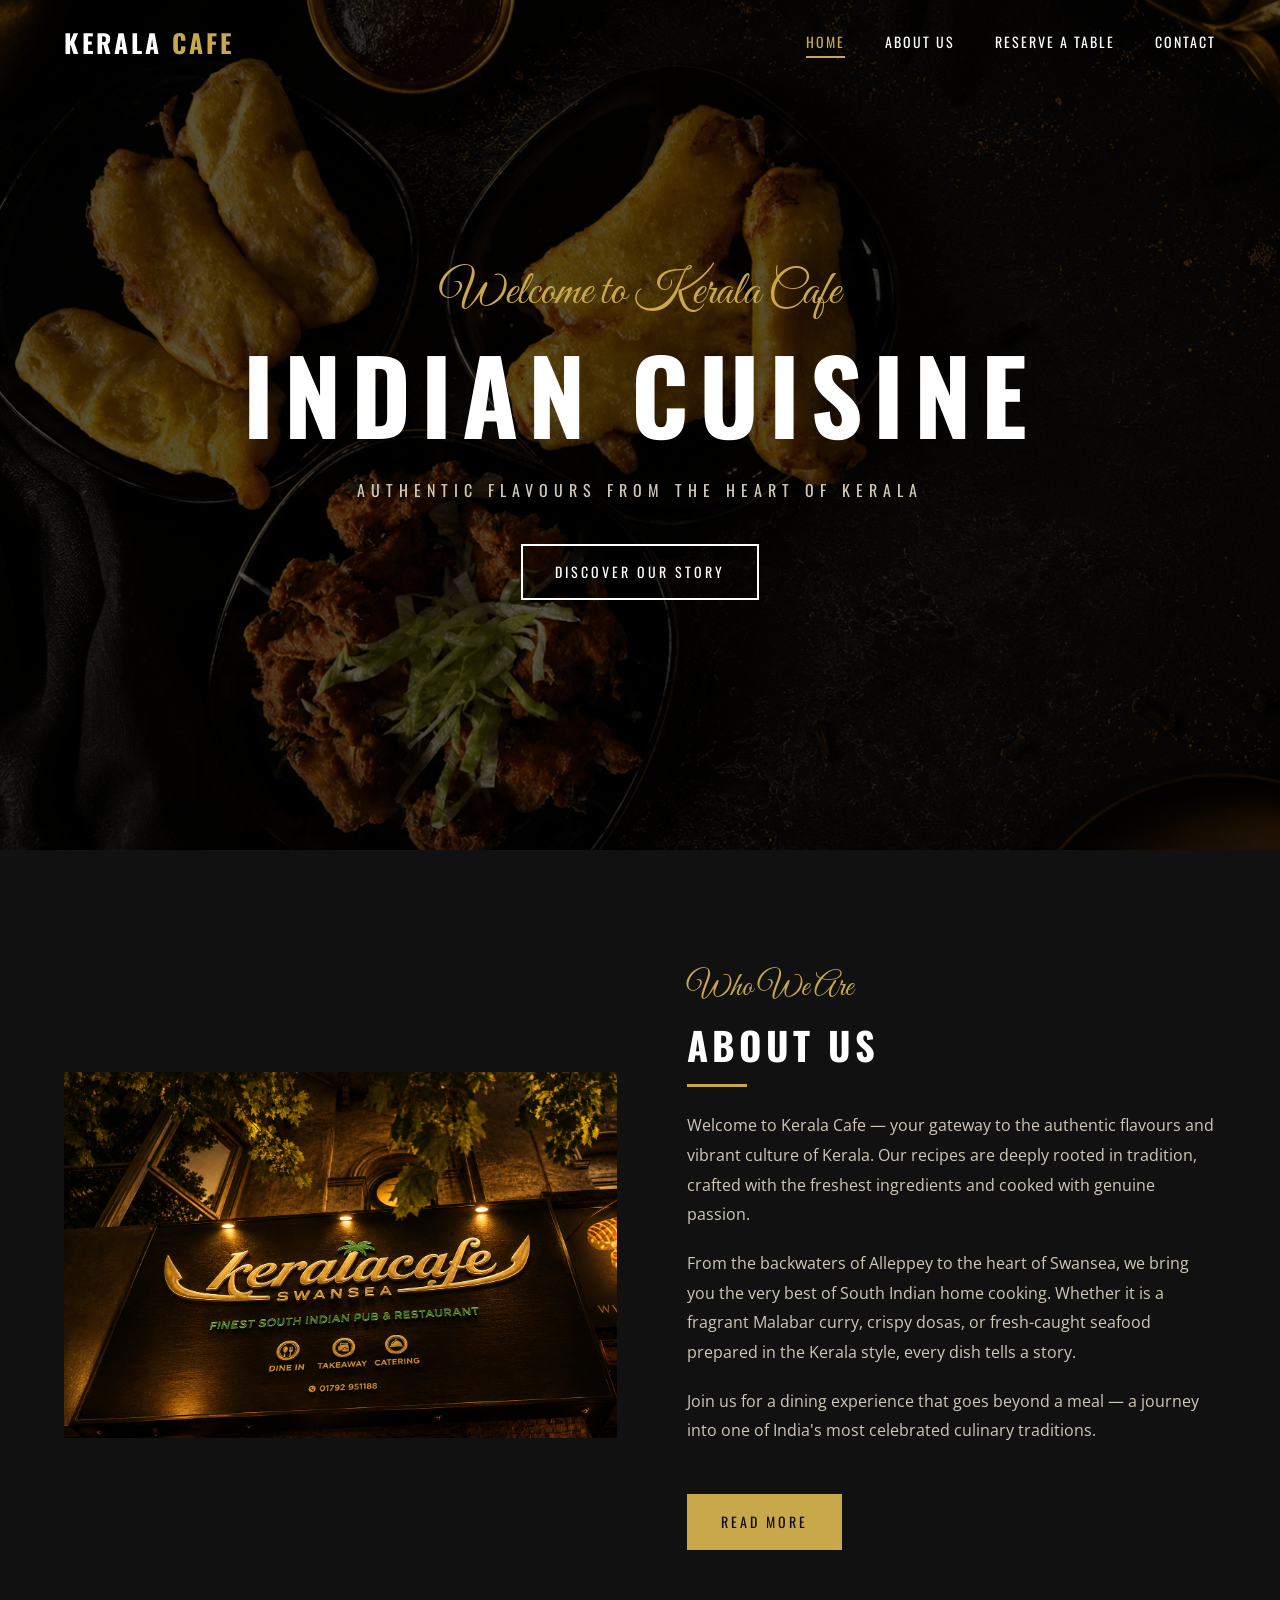
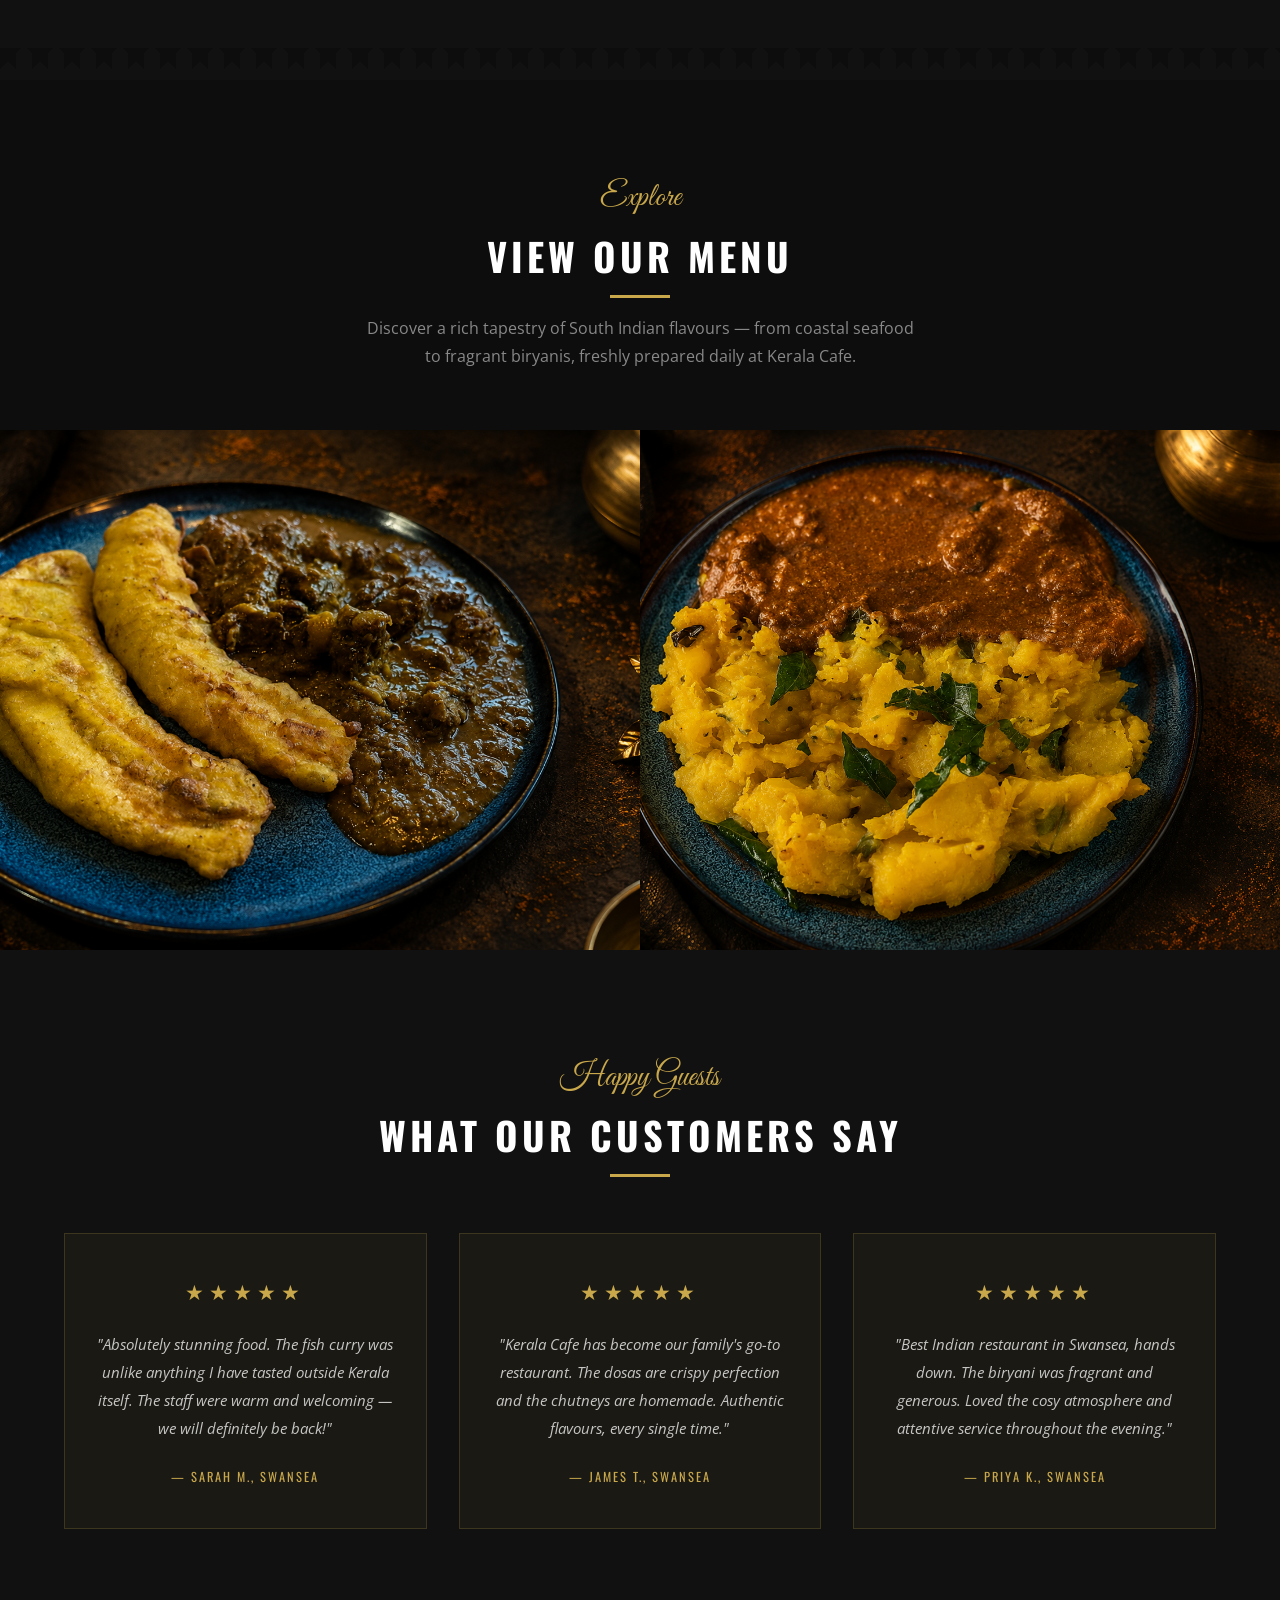
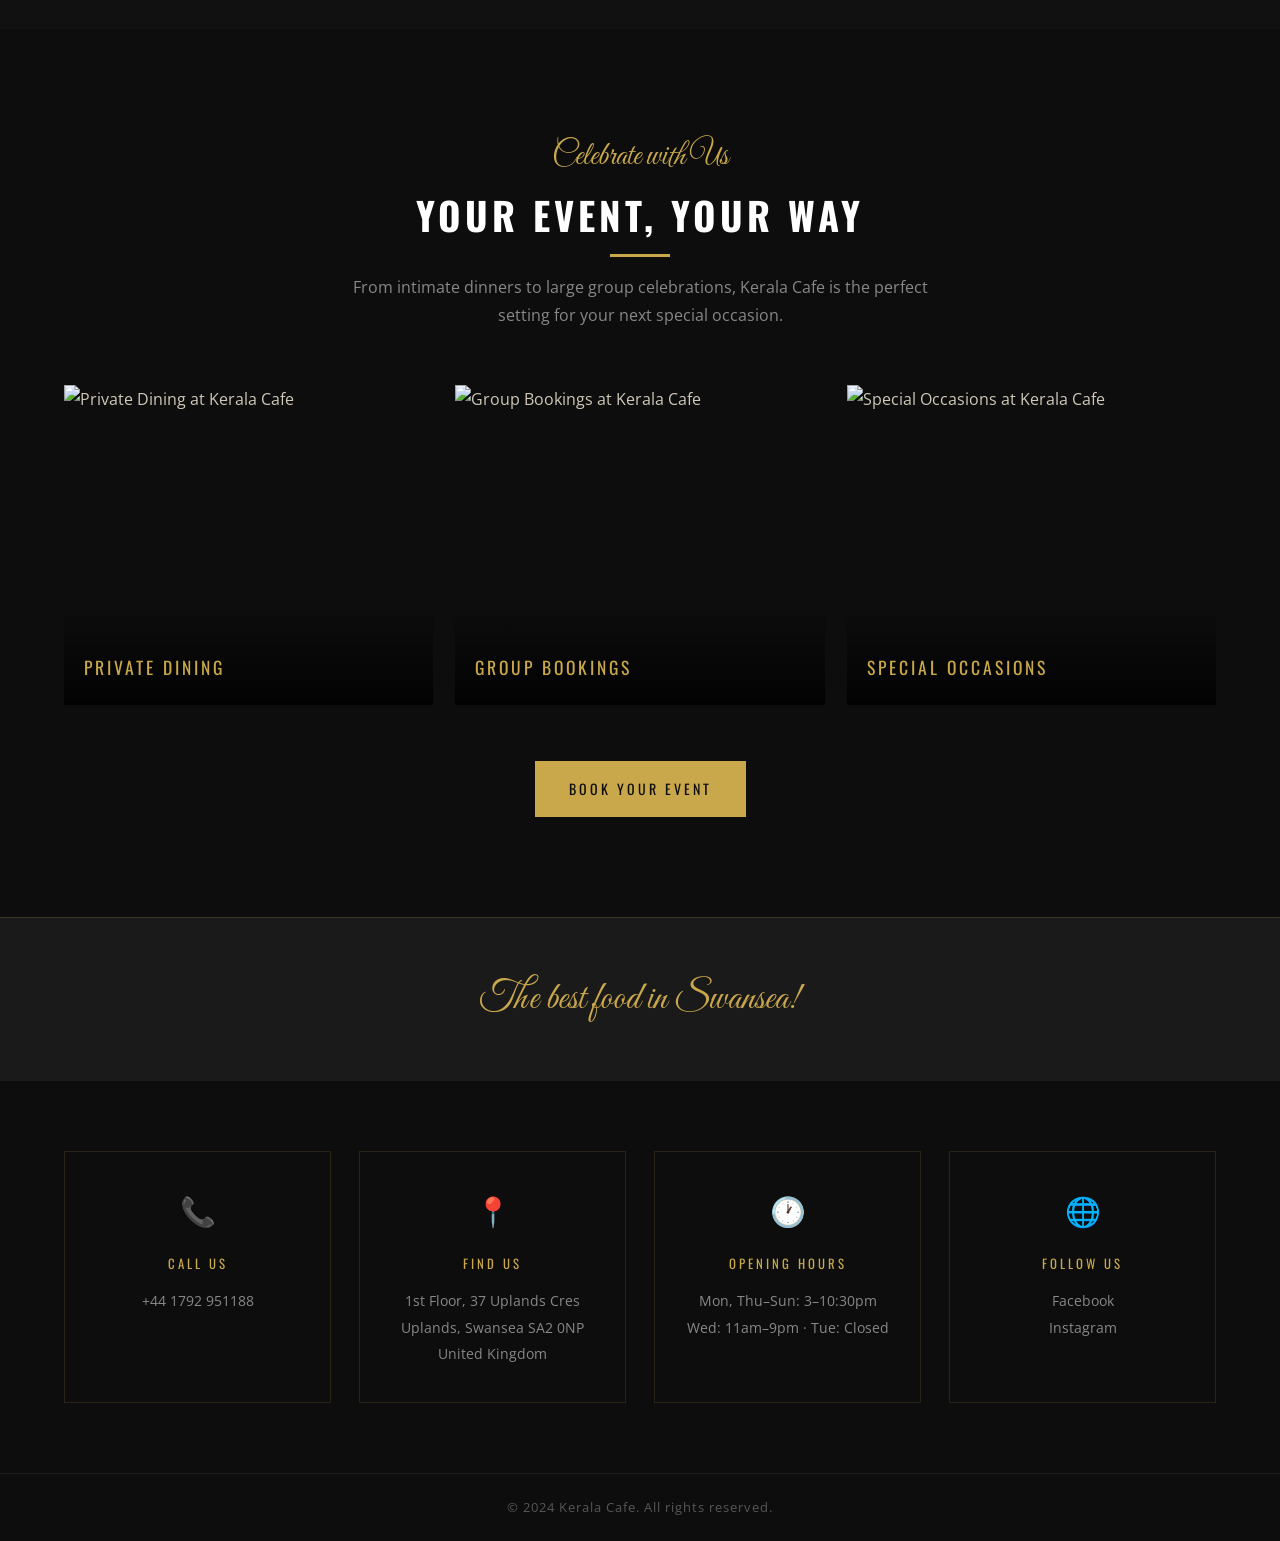
==== index.html @ 78c0882d "Initial commit — Kerala Cafe website with black/gold theme, reservation form, and Web3Forms integrat" ====
<!DOCTYPE html>
<html lang="en">
<head>
  <meta charset="UTF-8">
  <meta name="viewport" content="width=device-width, initial-scale=1.0">
  <title>Kerala Cafe — Authentic Indian Cuisine in Swansea</title>
  <meta name="description" content="Kerala Cafe serves authentic South Indian cuisine in Swansea. Rich Malabar curries, seafood, dosas, and more. 153-155 Crwys Rd, SA2 0NP.">
  <link rel="preconnect" href="https://fonts.googleapis.com">
  <link rel="preconnect" href="https://fonts.gstatic.com" crossorigin>
  <link rel="stylesheet" href="css/style.css">
</head>
<body>

  <!-- ======================================================
       HEADER / NAV
  ======================================================= -->
  <header class="site-header" id="site-header">
    <nav class="navbar">
      <div class="container navbar__inner">

        <a href="index.html" class="navbar__logo">
          <img src="images/logo.png" alt="Kerala Cafe" class="logo-img"
               onerror="this.style.display='none'; this.nextElementSibling.style.display='block';">
          <span class="logo-text" style="display:none;">Kerala<span> Cafe</span></span>
        </a>

        <button class="navbar__toggle" aria-label="Toggle navigation" aria-expanded="false" id="nav-toggle">
          <span></span>
          <span></span>
          <span></span>
        </button>

        <ul class="navbar__links" id="nav-links">
          <li><a href="index.html" class="nav-link nav-link--active">Home</a></li>
          <li><a href="about.html" class="nav-link">About Us</a></li>
          <li><a href="reservations.html" class="nav-link">Reserve a Table</a></li>
          <li><a href="contact.html" class="nav-link">Contact</a></li>
        </ul>

      </div>
    </nav>
  </header>

  <!-- ======================================================
       HERO
  ======================================================= -->
  <section class="hero parallax" id="hero"
           style="background-image: url('images/header_image.png');">
    <div class="hero__overlay"></div>
    <div class="hero__content">
      <span class="hero__greeting">Welcome to Kerala Cafe</span>
      <h1 class="hero__title">Indian Cuisine</h1>
      <p class="hero__subtitle">Authentic Flavours from the Heart of Kerala</p>
      <a href="about.html" class="btn btn--outline-white">Discover Our Story</a>
    </div>
  </section>

  <!-- ======================================================
       ABOUT US
  ======================================================= -->
  <section class="about-section section--zigzag-bottom" id="about">
    <div class="container">
      <div class="about-section__inner">

        <div class="about-section__image">
          <img src="images/about.png"
               alt="Kerala Cafe restaurant kitchen" loading="lazy">
        </div>

        <div class="about-section__text">
          <span class="section-label">Who We Are</span>
          <h2 class="section-title">About Us</h2>
          <div class="section-divider"></div>
          <p>Welcome to Kerala Cafe — your gateway to the authentic flavours and vibrant culture of Kerala. Our recipes are deeply rooted in tradition, crafted with the freshest ingredients and cooked with genuine passion.</p>
          <p>From the backwaters of Alleppey to the heart of Swansea, we bring you the very best of South Indian home cooking. Whether it is a fragrant Malabar curry, crispy dosas, or fresh-caught seafood prepared in the Kerala style, every dish tells a story.</p>
          <p>Join us for a dining experience that goes beyond a meal — a journey into one of India's most celebrated culinary traditions.</p>
          <a href="about.html" class="btn btn--primary" style="margin-top: 1.8rem;">Read More</a>
        </div>

      </div>
    </div>
  </section>

  <!-- ======================================================
       MENU SHOWCASE
  ======================================================= -->
  <section class="menu-section" id="menu">
    <div class="menu-section__heading">
      <span class="section-label">Explore</span>
      <h2 class="section-title">View Our Menu</h2>
      <div class="section-divider" style="margin: 1rem auto;"></div>
      <p>Discover a rich tapestry of South Indian flavours — from coastal seafood to fragrant biryanis, freshly prepared daily at Kerala Cafe.</p>
    </div>
    <div class="menu-section__gallery">
      <div class="gallery-item">
        <img src="images/menu_01.png"
             alt="Kerala Cafe starters and mains" loading="lazy">
        <div class="gallery-item__overlay">
          <p>Starters &amp; Mains</p>
        </div>
      </div>
      <div class="gallery-item">
        <img src="images/menu_02.png"
             alt="Kerala Cafe drinks and desserts" loading="lazy">
        <div class="gallery-item__overlay">
          <p>Drinks &amp; Desserts</p>
        </div>
      </div>
    </div>
  </section>

  <!-- ======================================================
       TESTIMONIALS
  ======================================================= -->
  <section class="testimonials-section section--zigzag-top" id="testimonials">
    <div class="container">

      <div class="section-header">
        <span class="section-label">Happy Guests</span>
        <h2 class="section-title" style="color: var(--color-white);">What Our Customers Say</h2>
        <div class="section-divider" style="margin: 1rem auto;"></div>
      </div>

      <div class="testimonials-grid">

        <article class="testimonial-card">
          <div class="testimonial-card__stars">★★★★★</div>
          <blockquote>"Absolutely stunning food. The fish curry was unlike anything I have tasted outside Kerala itself. The staff were warm and welcoming — we will definitely be back!"</blockquote>
          <footer>— Sarah M., Swansea</footer>
        </article>

        <article class="testimonial-card">
          <div class="testimonial-card__stars">★★★★★</div>
          <blockquote>"Kerala Cafe has become our family's go-to restaurant. The dosas are crispy perfection and the chutneys are homemade. Authentic flavours, every single time."</blockquote>
          <footer>— James T., Swansea</footer>
        </article>

        <article class="testimonial-card">
          <div class="testimonial-card__stars">★★★★★</div>
          <blockquote>"Best Indian restaurant in Swansea, hands down. The biryani was fragrant and generous. Loved the cosy atmosphere and attentive service throughout the evening."</blockquote>
          <footer>— Priya K., Swansea</footer>
        </article>

      </div>
    </div>
  </section>

  <!-- ======================================================
       EVENTS / PROMOTIONS
  ======================================================= -->
  <section class="events-section section--zigzag-top-white section--zigzag-top" id="events">
    <div class="container">

      <div class="section-header">
        <span class="section-label">Celebrate with Us</span>
        <h2 class="section-title">Your Event, Your Way</h2>
        <div class="section-divider" style="margin: 1rem auto;"></div>
        <p>From intimate dinners to large group celebrations, Kerala Cafe is the perfect setting for your next special occasion.</p>
      </div>

      <div class="events-grid">
        <a href="contact.html" class="event-card">
          <img src="https://kerala-cafe.com/images/offer-1.jpg"
               alt="Private Dining at Kerala Cafe" loading="lazy">
          <div class="event-card__caption">
            <h3>Private Dining</h3>
          </div>
        </a>
        <a href="contact.html" class="event-card">
          <img src="https://kerala-cafe.com/images/offer-2.jpg"
               alt="Group Bookings at Kerala Cafe" loading="lazy">
          <div class="event-card__caption">
            <h3>Group Bookings</h3>
          </div>
        </a>
        <a href="contact.html" class="event-card">
          <img src="https://kerala-cafe.com/images/offer-3.jpg"
               alt="Special Occasions at Kerala Cafe" loading="lazy">
          <div class="event-card__caption">
            <h3>Special Occasions</h3>
          </div>
        </a>
      </div>

      <div class="events-cta">
        <a href="contact.html" class="btn btn--primary">Book Your Event</a>
      </div>

    </div>
  </section>

  <!-- ======================================================
       FOOTER
  ======================================================= -->
  <footer class="site-footer">

    <div class="footer-top">
      <div class="container">
        <p class="footer-top__tagline">The best food in Swansea!</p>
      </div>
    </div>

    <div class="footer-cards">
      <div class="container footer-cards__inner">

        <div class="footer-card">
          <div class="footer-card__icon">📞</div>
          <h4>Call Us</h4>
          <a href="tel:+441792951188">+44 1792 951188</a>
        </div>

        <div class="footer-card">
          <div class="footer-card__icon">📍</div>
          <h4>Find Us</h4>
          <p>1st Floor, 37 Uplands Cres<br>Uplands, Swansea SA2 0NP<br>United Kingdom</p>
        </div>

        <div class="footer-card">
          <div class="footer-card__icon">🕐</div>
          <h4>Opening Hours</h4>
          <p>Mon, Thu–Sun: 3–10:30pm<br>Wed: 11am–9pm · Tue: Closed</p>
        </div>

        <div class="footer-card">
          <div class="footer-card__icon">🌐</div>
          <h4>Follow Us</h4>
          <a href="#" aria-label="Kerala Cafe on Facebook">Facebook</a>
          <a href="#" aria-label="Kerala Cafe on Instagram">Instagram</a>
        </div>

      </div>
    </div>

    <div class="footer-bottom">
      <div class="container">
        <p>&copy; 2024 Kerala Cafe. All rights reserved.</p>
      </div>
    </div>

  </footer>

  <!-- JS -->
  <script>
    // Sticky nav
    const header = document.getElementById('site-header');
    window.addEventListener('scroll', () => {
      header.classList.toggle('is-stuck', window.scrollY > 80);
    });

    // Mobile hamburger
    const toggle = document.getElementById('nav-toggle');
    const links  = document.getElementById('nav-links');
    toggle.addEventListener('click', () => {
      const expanded = toggle.getAttribute('aria-expanded') === 'true';
      toggle.setAttribute('aria-expanded', String(!expanded));
      links.classList.toggle('is-open');
    });
  </script>

</body>
</html>
---- css/style.css ----
/* ============================================================
   Kerala Cafe — style.css
   ============================================================ */

/* 1. Google Fonts
   ============================================================ */
@import url('https://fonts.googleapis.com/css2?family=Oswald:wght@300;400;500;700&family=Open+Sans:ital,wght@0,300;0,400;0,600;1,300;1,400&family=Great+Vibes&display=swap');

/* 2. CSS Custom Properties
   ============================================================ */
:root {
  --color-black:      #0d0d0d;
  --color-white:      #ffffff;
  --color-gold:       #c9a84c;
  --color-gold-light: #e8d08a;
  --color-dark:       #111111;
  --color-surface:    #1a1a1a;
  --color-gray:       #d0c8b8;
  --color-gray-mid:   #2a2a2a;
  --color-gray-light: #888888;
  --color-overlay:    rgba(0, 0, 0, 0.65);

  /* Aliases kept for compatibility */
  --color-orange:     #c9a84c;
  --color-teal:       #111111;
  --color-sky:        #1a1a1a;

  --font-headline:    'Oswald', sans-serif;
  --font-body:        'Open Sans', sans-serif;
  --font-decorative:  'Great Vibes', cursive;

  --transition:       0.5s ease-in-out;
  --letter-btn:       3px;

  --container-max:    1200px;
}

/* 3. Reset / Base
   ============================================================ */
*, *::before, *::after {
  box-sizing: border-box;
  margin: 0;
  padding: 0;
}

html {
  font-size: 16px;
  scroll-behavior: smooth;
  -webkit-text-size-adjust: 100%;
}

body {
  font-family: var(--font-body);
  color: var(--color-gray);
  line-height: 1.75;
  background: var(--color-black);
}

img {
  max-width: 100%;
  display: block;
}

a {
  text-decoration: none;
  color: inherit;
}

ul, ol {
  list-style: none;
}

address {
  font-style: normal;
}

::selection {
  background: var(--color-gold);
  color: var(--color-black);
}

/* 4. Layout Helper
   ============================================================ */
.container {
  width: 90%;
  max-width: var(--container-max);
  margin-left: auto;
  margin-right: auto;
}

/* 5. Typography Utilities
   ============================================================ */
.section-label {
  font-family: var(--font-decorative);
  font-size: 2rem;
  color: var(--color-gold);
  display: block;
  margin-bottom: 0.4rem;
}

.section-title {
  font-family: var(--font-headline);
  font-size: clamp(1.8rem, 3vw, 2.5rem);
  font-weight: 700;
  letter-spacing: 4px;
  color: var(--color-white);
  text-transform: uppercase;
  line-height: 1.2;
}

.section-divider {
  width: 60px;
  height: 3px;
  background: var(--color-gold);
  margin: 1rem 0 1.5rem;
}

.section-header {
  text-align: center;
  margin-bottom: 3.5rem;
}

.section-header .section-divider {
  margin: 1rem auto 1.5rem;
}

.section-header p {
  max-width: 600px;
  margin: 0 auto;
  color: var(--color-gray-light);
  font-size: 1rem;
}

/* 6. Buttons
   ============================================================ */
.btn {
  display: inline-block;
  padding: 14px 32px;
  font-family: var(--font-headline);
  font-size: 0.875rem;
  font-weight: 400;
  letter-spacing: var(--letter-btn);
  text-transform: uppercase;
  border-radius: 0;
  border: 2px solid transparent;
  cursor: pointer;
  transition:
    background var(--transition),
    color var(--transition),
    border-color var(--transition);
}

.btn--primary {
  background: var(--color-gold);
  color: var(--color-black);
  border-color: var(--color-gold);
}

.btn--primary:hover {
  background: transparent;
  color: var(--color-gold);
}

.btn--outline-white {
  background: transparent;
  color: var(--color-white);
  border-color: var(--color-white);
}

.btn--outline-white:hover {
  background: var(--color-white);
  color: var(--color-black);
}

.btn--outline-dark {
  background: transparent;
  color: var(--color-gold);
  border-color: var(--color-gold);
}

.btn--outline-dark:hover {
  background: var(--color-gold);
  color: var(--color-black);
}

/* 7. Sticky Navbar
   ============================================================ */
@keyframes stuckMoveDown {
  from { transform: translateY(-100%); }
  to   { transform: translateY(0); }
}

.site-header {
  position: fixed;
  top: 0;
  left: 0;
  width: 100%;
  z-index: 100;
  transition: background var(--transition);
}

.site-header.is-stuck {
  background: var(--color-black);
  box-shadow: 0 2px 20px rgba(0, 0, 0, 0.6);
  animation: stuckMoveDown 0.3s ease forwards;
}

.navbar {
  padding: 20px 0;
}

.site-header.is-stuck .navbar {
  padding: 14px 0;
}

.navbar__inner {
  display: flex;
  align-items: center;
  justify-content: space-between;
}

.navbar__logo {
  display: flex;
  align-items: center;
}

.logo-img {
  max-height: 65px;
  width: auto;
  transition: transform var(--transition), max-height var(--transition);
}

.site-header.is-stuck .logo-img {
  max-height: 50px;
}

.logo-text {
  font-family: var(--font-headline);
  font-size: 1.6rem;
  font-weight: 700;
  color: var(--color-white);
  letter-spacing: 3px;
  text-transform: uppercase;
}

.logo-text span {
  color: var(--color-gold);
}

.navbar__links {
  display: flex;
  align-items: center;
  gap: 40px;
}

.nav-link {
  font-family: var(--font-headline);
  font-size: 0.875rem;
  font-weight: 400;
  letter-spacing: 2px;
  text-transform: uppercase;
  color: var(--color-white);
  padding: 4px 0;
  border-bottom: 2px solid transparent;
  transition: color var(--transition), border-color var(--transition);
}

.nav-link:hover,
.nav-link--active {
  color: var(--color-gold);
  border-bottom-color: var(--color-gold);
}

.navbar__toggle {
  display: none;
  flex-direction: column;
  gap: 5px;
  background: transparent;
  border: none;
  cursor: pointer;
  padding: 8px;
}

.navbar__toggle span {
  display: block;
  width: 26px;
  height: 2px;
  background: var(--color-white);
  transition: all 0.3s ease;
}

/* 8. Hero / Parallax
   ============================================================ */
.parallax {
  background-attachment: fixed;
  background-size: cover;
  background-position: center center;
  background-repeat: no-repeat;
}

.hero {
  min-height: 850px;
  display: flex;
  align-items: center;
  justify-content: center;
  position: relative;
  text-align: center;
}

.hero__overlay {
  position: absolute;
  inset: 0;
  background: var(--color-overlay);
}

.hero__content {
  position: relative;
  z-index: 1;
  color: var(--color-white);
  padding: 0 20px;
}

.hero__greeting {
  font-family: var(--font-decorative);
  font-size: 3rem;
  color: var(--color-gold);
  margin-bottom: 0.5rem;
  display: block;
}

.hero__title {
  font-family: var(--font-headline);
  font-size: clamp(3rem, 8vw, 6.5rem);
  font-weight: 700;
  letter-spacing: 10px;
  text-transform: uppercase;
  line-height: 1.0;
  margin-bottom: 2rem;
}

.hero__subtitle {
  font-family: var(--font-headline);
  font-size: 1rem;
  letter-spacing: 6px;
  text-transform: uppercase;
  color: var(--color-gray);
  margin-bottom: 2.5rem;
}

/* 9. About Section
   ============================================================ */
.about-section {
  padding: 110px 0;
  background: var(--color-dark);
  position: relative;
}

.about-section__inner {
  display: flex;
  align-items: center;
  gap: 70px;
}

.about-section__image {
  flex: 0 0 48%;
  position: relative;
}

.about-section__image img {
  width: 100%;
  height: auto;
  display: block;
}

.about-section__image::before {
  content: '';
  position: absolute;
  top: -12px;
  left: -12px;
  width: 100%;
  height: 100%;
  border: 3px solid var(--color-gold);
  z-index: -1;
}

.about-section__text {
  flex: 1;
}

.about-section__text p {
  font-size: 1rem;
  line-height: 1.85;
  color: var(--color-gray);
  margin-bottom: 1.2rem;
}

/* 10. Menu / Gallery Section
   ============================================================ */
.menu-section {
  background: var(--color-black);
  color: var(--color-white);
}

.menu-section__heading {
  text-align: center;
  padding: 90px 20px 60px;
}

.menu-section__heading .section-title {
  color: var(--color-white);
}

.menu-section__heading .section-label {
  color: var(--color-gold);
}

.menu-section__heading p {
  color: var(--color-gray-light);
  max-width: 560px;
  margin: 0 auto;
}

.menu-section__gallery {
  display: flex;
}

.gallery-item {
  flex: 1;
  position: relative;
  overflow: hidden;
}

.gallery-item img {
  width: 100%;
  height: 520px;
  object-fit: cover;
  display: block;
  transition: transform 0.6s ease;
}

.gallery-item:hover img {
  transform: scale(1.06);
}

.gallery-item__overlay {
  position: absolute;
  inset: 0;
  background: rgba(0, 0, 0, 0);
  display: flex;
  align-items: center;
  justify-content: center;
  transition: background var(--transition);
}

.gallery-item__overlay p {
  font-family: var(--font-headline);
  font-size: 1.4rem;
  letter-spacing: 4px;
  text-transform: uppercase;
  color: var(--color-white);
  transform: translateY(16px);
  opacity: 0;
  transition: transform var(--transition), opacity var(--transition);
}

.gallery-item:hover .gallery-item__overlay {
  background: rgba(0, 0, 0, 0.52);
}

.gallery-item:hover .gallery-item__overlay p {
  transform: translateY(0);
  opacity: 1;
}

/* 11. Zigzag Dividers
   ============================================================ */
.section--zigzag-bottom {
  padding-bottom: 130px;
  position: relative;
}

.section--zigzag-bottom::after {
  content: '';
  position: absolute;
  bottom: 0;
  left: 0;
  width: 100%;
  height: 32px;
  background-image:
    linear-gradient(135deg, var(--color-black) 33.33%, transparent 33.33%),
    linear-gradient(225deg, var(--color-black) 33.33%, transparent 33.33%);
  background-size: 32px 32px;
  background-position: 0 0, 16px 0;
}

.section--zigzag-top {
  position: relative;
  padding-top: 130px;
}

.section--zigzag-top::before {
  content: '';
  position: absolute;
  top: 0;
  left: 0;
  width: 100%;
  height: 32px;
  background-image:
    linear-gradient(315deg, #111111 33.33%, transparent 33.33%),
    linear-gradient(45deg,  #111111 33.33%, transparent 33.33%);
  background-size: 32px 32px;
  background-position: 0 0, 16px 0;
}

.section--zigzag-top-white::before {
  background-image:
    linear-gradient(315deg, var(--color-black) 33.33%, transparent 33.33%),
    linear-gradient(45deg,  var(--color-black) 33.33%, transparent 33.33%);
  background-size: 32px 32px;
  background-position: 0 0, 16px 0;
}

/* 12. Testimonials
   ============================================================ */
.testimonials-section {
  background: var(--color-dark);
  padding: 100px 0;
  position: relative;
}

.testimonials-section .section-title {
  color: var(--color-white);
}

.testimonials-grid {
  display: grid;
  grid-template-columns: repeat(3, 1fr);
  gap: 32px;
}

.testimonial-card {
  background: rgba(201, 168, 76, 0.05);
  border: 1px solid rgba(201, 168, 76, 0.2);
  padding: 40px 28px;
  text-align: center;
  color: var(--color-white);
  transition: background var(--transition), transform var(--transition), border-color var(--transition);
}

.testimonial-card:hover {
  background: rgba(201, 168, 76, 0.1);
  border-color: rgba(201, 168, 76, 0.5);
  transform: translateY(-4px);
}

.testimonial-card__stars {
  color: var(--color-gold);
  font-size: 1.3rem;
  letter-spacing: 5px;
  margin-bottom: 1.2rem;
}

.testimonial-card blockquote {
  font-size: 0.95rem;
  line-height: 1.85;
  font-style: italic;
  margin-bottom: 1.5rem;
  color: rgba(255, 255, 255, 0.75);
}

.testimonial-card footer {
  font-family: var(--font-headline);
  letter-spacing: 2px;
  text-transform: uppercase;
  font-size: 0.78rem;
  color: var(--color-gold);
}

/* 13. Events / Promotions
   ============================================================ */
.events-section {
  padding: 100px 0;
  background: var(--color-black);
  position: relative;
}

.events-grid {
  display: grid;
  grid-template-columns: repeat(3, 1fr);
  gap: 22px;
}

.event-card {
  display: block;
  position: relative;
  overflow: hidden;
}

.event-card img {
  width: 100%;
  height: 320px;
  object-fit: cover;
  display: block;
  transition: transform 0.6s ease;
}

.event-card:hover img {
  transform: scale(1.07);
}

.event-card__caption {
  position: absolute;
  bottom: 0;
  left: 0;
  right: 0;
  background: linear-gradient(transparent, rgba(0, 0, 0, 0.85));
  padding: 50px 20px 22px;
  color: var(--color-white);
}

.event-card__caption h3 {
  font-family: var(--font-headline);
  font-size: 1.1rem;
  letter-spacing: 3px;
  text-transform: uppercase;
  font-weight: 400;
  color: var(--color-gold);
}

.events-cta {
  text-align: center;
  margin-top: 3.5rem;
}

/* 14. Footer
   ============================================================ */
.site-footer {
  background: var(--color-black);
  color: var(--color-white);
}

.footer-top {
  background: var(--color-surface);
  border-top: 1px solid rgba(201, 168, 76, 0.2);
  padding: 48px 0;
  text-align: center;
}

.footer-top__tagline {
  font-family: var(--font-decorative);
  font-size: 2.4rem;
  color: var(--color-gold);
}

.footer-cards {
  padding: 70px 0;
}

.footer-cards__inner {
  display: grid;
  grid-template-columns: repeat(4, 1fr);
  gap: 28px;
}

.footer-card {
  text-align: center;
  padding: 34px 20px;
  border: 1px solid rgba(201, 168, 76, 0.15);
  transition: border-color var(--transition), background var(--transition);
}

.footer-card:hover {
  border-color: var(--color-gold);
  background: rgba(201, 168, 76, 0.05);
}

.footer-card__icon {
  font-size: 1.8rem;
  margin-bottom: 1rem;
}

.footer-card h4 {
  font-family: var(--font-headline);
  letter-spacing: 3px;
  text-transform: uppercase;
  font-size: 0.8rem;
  font-weight: 400;
  color: var(--color-gold);
  margin-bottom: 0.8rem;
}

.footer-card p,
.footer-card a {
  font-size: 0.9rem;
  color: var(--color-gray-light);
  line-height: 1.85;
  display: block;
}

.footer-card a:hover {
  color: var(--color-gold);
  transition: color var(--transition);
}

.footer-bottom {
  border-top: 1px solid rgba(255, 255, 255, 0.06);
  padding: 22px 0;
  text-align: center;
  font-size: 0.82rem;
  color: rgba(255, 255, 255, 0.3);
  letter-spacing: 1px;
}

/* 15. Inner Page Banner
   ============================================================ */
.inner-banner {
  padding: 200px 0 120px;
  position: relative;
  text-align: center;
  color: var(--color-white);
  background-size: cover;
  background-position: center center;
  background-attachment: fixed;
}

.inner-banner::before {
  content: '';
  position: absolute;
  inset: 0;
  background: rgba(0, 0, 0, 0.65);
}

.inner-banner__content {
  position: relative;
  z-index: 1;
}

.inner-banner__title {
  font-family: var(--font-headline);
  font-size: clamp(2.2rem, 5vw, 3.8rem);
  font-weight: 700;
  letter-spacing: 8px;
  text-transform: uppercase;
  margin-bottom: 0.75rem;
}

.inner-banner__breadcrumb {
  font-size: 0.85rem;
  color: var(--color-gray-light);
  letter-spacing: 2px;
}

.inner-banner__breadcrumb a {
  color: var(--color-gold);
}

.inner-banner__breadcrumb a:hover {
  text-decoration: underline;
}

/* 16. About Page Body
   ============================================================ */
.about-intro {
  padding: 110px 0;
  background: var(--color-dark);
}

.about-intro__columns {
  display: flex;
  gap: 70px;
  align-items: flex-start;
}

.about-intro__col {
  flex: 1;
}

.about-intro__col img {
  width: 100%;
  height: 480px;
  object-fit: cover;
}

.about-intro__col p {
  margin-bottom: 1.2rem;
  line-height: 1.85;
  color: var(--color-gray);
}

.about-intro__col h4 {
  font-family: var(--font-headline);
  letter-spacing: 3px;
  color: var(--color-gold);
  font-size: 1rem;
  margin-top: 2rem;
  margin-bottom: 0.5rem;
}

.about-intro__col address {
  line-height: 2;
  color: var(--color-gray);
}

.about-intro__col address a {
  color: var(--color-gold);
}

.about-values {
  padding: 80px 0;
  background: var(--color-black);
}

.about-values__grid {
  display: grid;
  grid-template-columns: repeat(3, 1fr);
  gap: 32px;
}

.value-card {
  background: var(--color-surface);
  padding: 40px 28px;
  text-align: center;
  border-bottom: 3px solid var(--color-gold);
  transition: transform var(--transition), box-shadow var(--transition), border-color var(--transition);
}

.value-card:hover {
  transform: translateY(-6px);
  box-shadow: 0 12px 30px rgba(201, 168, 76, 0.15);
}

.value-card__icon {
  font-size: 2.5rem;
  margin-bottom: 1rem;
}

.value-card h3 {
  font-family: var(--font-headline);
  letter-spacing: 2px;
  font-size: 1rem;
  text-transform: uppercase;
  color: var(--color-gold);
  margin-bottom: 0.75rem;
}

.value-card p {
  font-size: 0.92rem;
  color: var(--color-gray-light);
  line-height: 1.75;
}

/* 17. Contact Page Body
   ============================================================ */
.contact-info {
  padding: 100px 0;
  background: var(--color-dark);
}

.contact-info__list {
  max-width: 600px;
  margin: 0 auto;
  display: grid;
  grid-template-columns: auto 1fr;
  gap: 0;
  border: 1px solid rgba(201, 168, 76, 0.2);
}

.contact-info__list dt {
  font-family: var(--font-headline);
  font-size: 0.82rem;
  letter-spacing: 2px;
  text-transform: uppercase;
  color: var(--color-black);
  background: var(--color-gold);
  padding: 18px 24px;
  border-bottom: 1px solid rgba(0, 0, 0, 0.15);
}

.contact-info__list dt:last-of-type {
  border-bottom: none;
}

.contact-info__list dd {
  padding: 18px 24px;
  color: var(--color-gray);
  border-bottom: 1px solid rgba(201, 168, 76, 0.1);
  background: var(--color-surface);
}

.contact-info__list dd:last-of-type {
  border-bottom: none;
}

.contact-info__list a {
  color: var(--color-gold);
}

.find-us-section {
  padding: 80px 0;
  background: var(--color-black);
}

.find-us-section .section-title {
  color: var(--color-white);
}

.find-us-grid {
  display: grid;
  grid-template-columns: repeat(4, 1fr);
  gap: 24px;
}

.find-us-card {
  background: var(--color-surface);
  padding: 36px 20px;
  text-align: center;
  border-top: 3px solid var(--color-gold);
  transition: transform var(--transition), box-shadow var(--transition);
}

.find-us-card:hover {
  transform: translateY(-4px);
  box-shadow: 0 8px 24px rgba(201, 168, 76, 0.15);
}

.find-us-card__icon {
  font-size: 2rem;
  margin-bottom: 1rem;
}

.find-us-card h4 {
  font-family: var(--font-headline);
  letter-spacing: 3px;
  text-transform: uppercase;
  font-size: 0.8rem;
  color: var(--color-gold);
  margin-bottom: 0.75rem;
}

.find-us-card p,
.find-us-card a {
  font-size: 0.9rem;
  color: var(--color-gray-light);
  line-height: 1.85;
  display: block;
}

.find-us-card a:hover {
  color: var(--color-gold);
}

/* 18. Responsive Media Queries
   ============================================================ */

/* Tablet — 1024px */
@media (max-width: 1024px) {
  .testimonials-grid {
    grid-template-columns: 1fr 1fr;
  }
  .footer-cards__inner {
    grid-template-columns: 1fr 1fr;
  }
  .events-grid {
    grid-template-columns: 1fr 1fr;
  }
  .about-values__grid {
    grid-template-columns: 1fr 1fr;
  }
  .find-us-grid {
    grid-template-columns: 1fr 1fr;
  }
}

/* Mobile — 768px */
@media (max-width: 768px) {
  /* Nav */
  .navbar__toggle {
    display: flex;
  }
  .navbar__links {
    display: none;
    flex-direction: column;
    gap: 0;
    width: 100%;
    background: var(--color-black);
    padding: 0;
    position: absolute;
    top: 100%;
    left: 0;
  }
  .navbar__links.is-open {
    display: flex;
  }
  .navbar__links .nav-link {
    padding: 14px 5%;
    border-bottom: 1px solid rgba(201, 168, 76, 0.1);
    width: 100%;
    display: block;
  }

  /* Hero */
  .hero {
    min-height: 500px;
  }
  .hero__greeting {
    font-size: 2rem;
  }
  .hero__title {
    font-size: 2.4rem;
    letter-spacing: 5px;
  }
  .hero__subtitle {
    font-size: 0.8rem;
    letter-spacing: 3px;
  }

  /* About */
  .about-section__inner {
    flex-direction: column;
    gap: 40px;
  }
  .about-section__image {
    flex: none;
    width: 100%;
  }
  .about-section__image::before {
    display: none;
  }

  /* Menu gallery */
  .menu-section__gallery {
    flex-direction: column;
  }
  .gallery-item img {
    height: 280px;
  }

  /* Testimonials */
  .testimonials-grid {
    grid-template-columns: 1fr;
  }
  .section--zigzag-top::before,
  .section--zigzag-bottom::after {
    height: 20px;
    background-size: 20px 20px;
    background-position: 0 0, 10px 0;
  }

  /* Events */
  .events-grid {
    grid-template-columns: 1fr;
  }
  .event-card img {
    height: 260px;
  }

  /* Footer */
  .footer-cards__inner {
    grid-template-columns: 1fr 1fr;
  }

  /* About page */
  .about-intro__columns {
    flex-direction: column;
    gap: 40px;
  }
  .about-intro__col img {
    height: 300px;
  }
  .about-values__grid {
    grid-template-columns: 1fr;
  }

  /* Contact page */
  .find-us-grid {
    grid-template-columns: 1fr 1fr;
  }

  /* Inner banner */
  .inner-banner {
    padding: 140px 0 80px;
    background-attachment: scroll;
  }

  /* Disable parallax on mobile */
  .parallax {
    background-attachment: scroll;
  }
}

/* Small mobile — 480px */
@media (max-width: 480px) {
  .footer-cards__inner {
    grid-template-columns: 1fr;
  }
  .find-us-grid {
    grid-template-columns: 1fr;
  }
  .contact-info__list {
    grid-template-columns: 1fr;
  }
  .contact-info__list dt {
    border-bottom: none;
    padding-bottom: 6px;
  }
  .contact-info__list dd {
    padding-top: 6px;
  }
}

/* ============================================================
   Booking / Reservation Page
   ============================================================ */

.booking-section {
  padding: 5rem 0;
  background: var(--color-dark);
}

.booking-form {
  max-width: 760px;
  margin: 3rem auto 0;
  background: var(--color-surface);
  border: 1px solid rgba(201, 168, 76, 0.15);
  border-radius: 10px;
  padding: 2.5rem 2.5rem 2rem;
}

.booking-form__row {
  display: grid;
  grid-template-columns: 1fr 1fr;
  gap: 1.25rem;
}

.form-group {
  display: flex;
  flex-direction: column;
  margin-bottom: 1.25rem;
}

.form-group label {
  font-family: var(--font-headline);
  font-size: 0.8rem;
  letter-spacing: 1px;
  text-transform: uppercase;
  color: var(--color-gold);
  margin-bottom: 0.4rem;
}

.form-group .required {
  color: var(--color-gold);
}

.form-group .optional {
  color: var(--color-gray-light);
  font-size: 0.75rem;
  text-transform: none;
  letter-spacing: 0;
}

.form-group input,
.form-group select,
.form-group textarea {
  font-family: var(--font-body);
  font-size: 0.95rem;
  color: var(--color-white);
  background: var(--color-gray-mid);
  border: 1.5px solid rgba(201, 168, 76, 0.2);
  border-radius: 5px;
  padding: 0.65rem 0.9rem;
  transition: border-color var(--transition);
  outline: none;
  width: 100%;
}

.form-group input::placeholder,
.form-group textarea::placeholder {
  color: var(--color-gray-light);
}

.form-group select option {
  background: var(--color-gray-mid);
  color: var(--color-white);
}

.form-group input:focus,
.form-group select:focus,
.form-group textarea:focus {
  border-color: var(--color-gold);
}

.form-group input.is-invalid,
.form-group select.is-invalid,
.form-group textarea.is-invalid {
  border-color: #c0392b;
}

.form-group textarea {
  resize: vertical;
  min-height: 110px;
}

/* Date input colour fix on webkit */
.form-group input[type="date"]::-webkit-calendar-picker-indicator {
  filter: invert(0.7) sepia(1) saturate(3) hue-rotate(5deg);
}

.field-error {
  font-size: 0.78rem;
  color: #e74c3c;
  margin-top: 0.25rem;
  min-height: 1rem;
}

.booking-form__footer {
  margin-top: 1rem;
  display: flex;
  flex-direction: column;
  align-items: flex-start;
  gap: 0.75rem;
}

.btn--large {
  padding: 0.85rem 2.5rem;
  font-size: 0.9rem;
}

.booking-form__note {
  font-size: 0.82rem;
  color: var(--color-gray-light);
}

.booking-form__note a {
  color: var(--color-gold);
}

/* Success & error states */
.booking-success {
  max-width: 760px;
  margin: 2rem auto;
  text-align: center;
  padding: 3rem 2rem;
  background: var(--color-surface);
  border: 1px solid rgba(201, 168, 76, 0.2);
  border-radius: 10px;
}

.booking-success__icon {
  width: 64px;
  height: 64px;
  background: var(--color-gold);
  color: var(--color-black);
  font-size: 2rem;
  border-radius: 50%;
  display: flex;
  align-items: center;
  justify-content: center;
  margin: 0 auto 1.25rem;
}

.booking-success h3 {
  font-family: var(--font-headline);
  font-size: 1.6rem;
  color: var(--color-white);
  margin-bottom: 0.75rem;
}

.booking-error {
  max-width: 760px;
  margin: 0 auto 1.5rem;
  padding: 1rem 1.25rem;
  background: rgba(192, 57, 43, 0.1);
  border-left: 4px solid #c0392b;
  border-radius: 0 5px 5px 0;
  font-size: 0.9rem;
  color: #e74c3c;
}

.booking-error a { color: #e74c3c; }

/* Info strip below form */
.booking-info-strip {
  background: var(--color-black);
  border-top: 1px solid rgba(201, 168, 76, 0.15);
  padding: 2rem 0;
}

.booking-info-strip__inner {
  display: flex;
  justify-content: center;
  gap: 4rem;
  flex-wrap: wrap;
}

.booking-info-item {
  display: flex;
  flex-direction: column;
  align-items: center;
  gap: 0.25rem;
  color: var(--color-white);
  text-align: center;
}

.booking-info-item strong {
  font-family: var(--font-headline);
  font-size: 0.75rem;
  letter-spacing: 1.5px;
  text-transform: uppercase;
  color: var(--color-gold);
}

.booking-info-item a {
  color: var(--color-gray);
  text-decoration: none;
  transition: color var(--transition);
}

.booking-info-item a:hover { color: var(--color-gold); }

/* Responsive */
@media (max-width: 640px) {
  .booking-form {
    padding: 1.75rem 1.25rem;
  }
  .booking-form__row {
    grid-template-columns: 1fr;
    gap: 0;
  }
  .booking-info-strip__inner {
    gap: 2rem;
  }
}
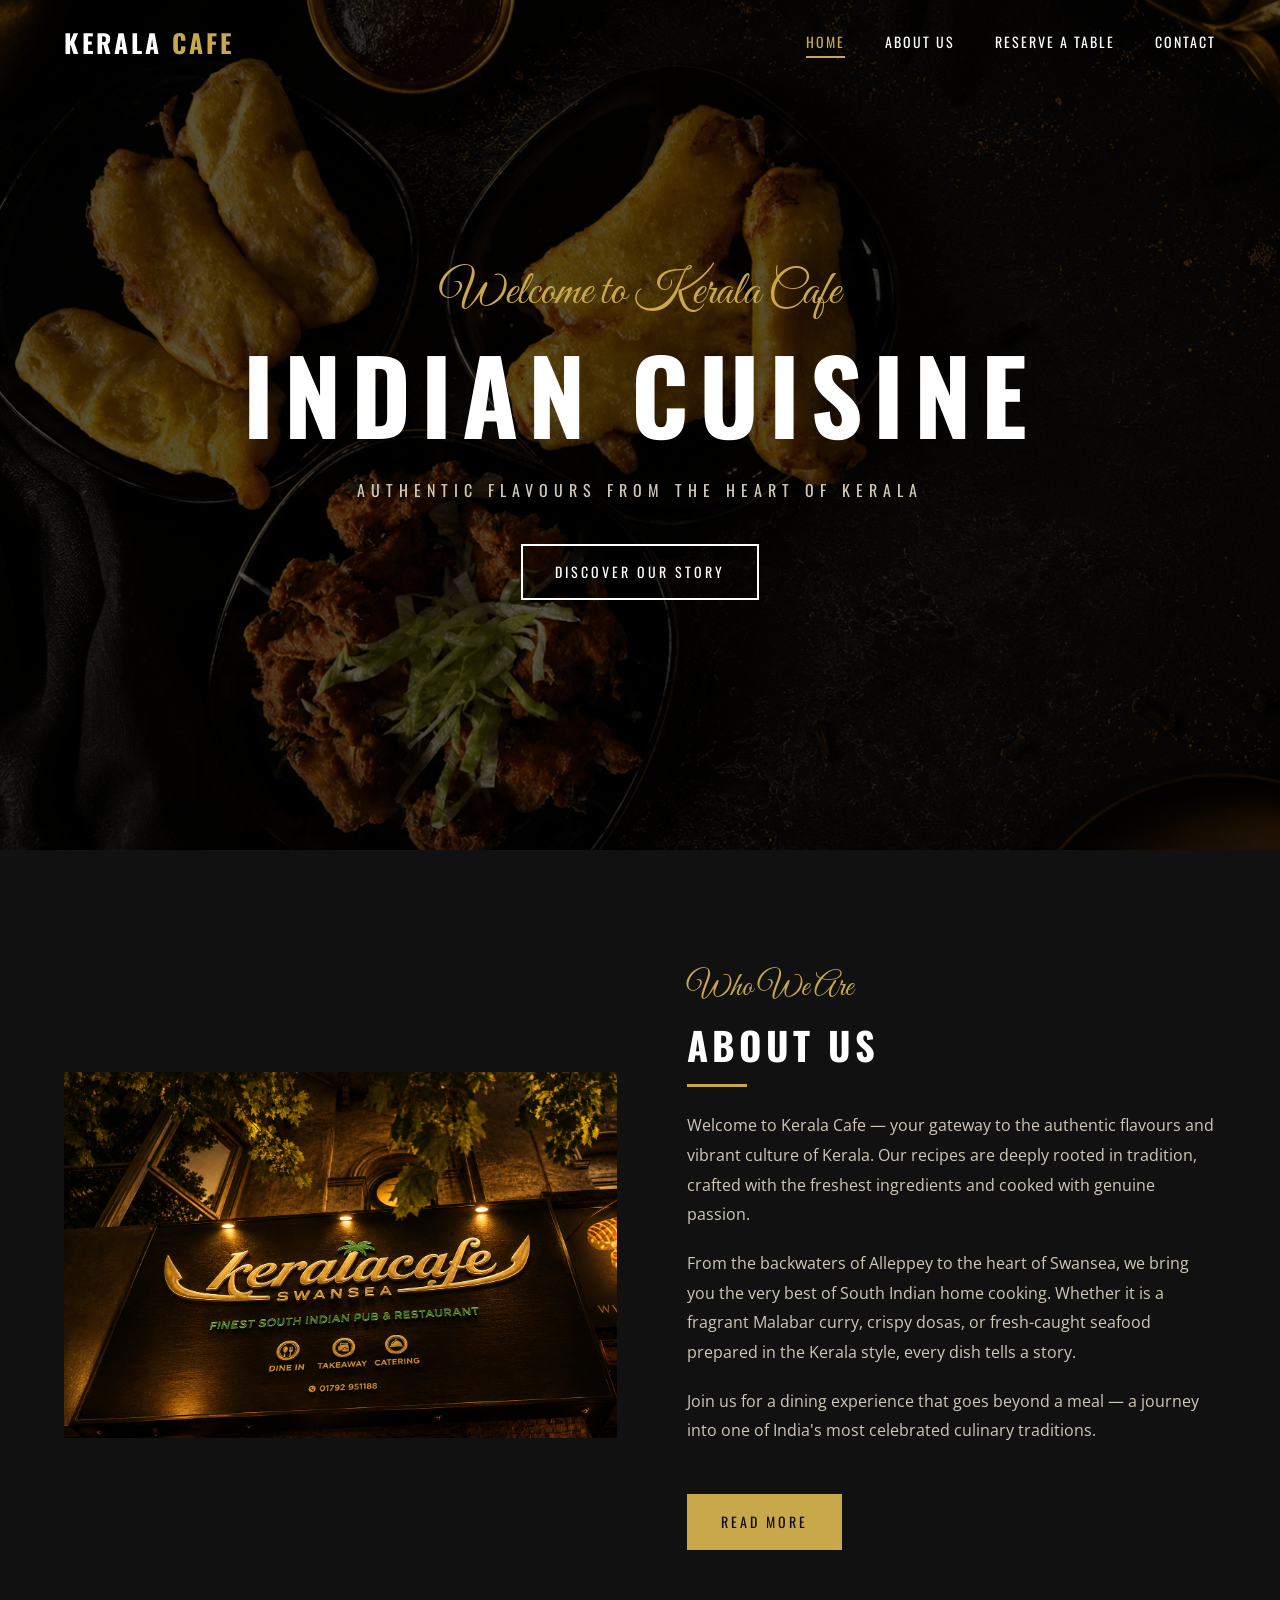
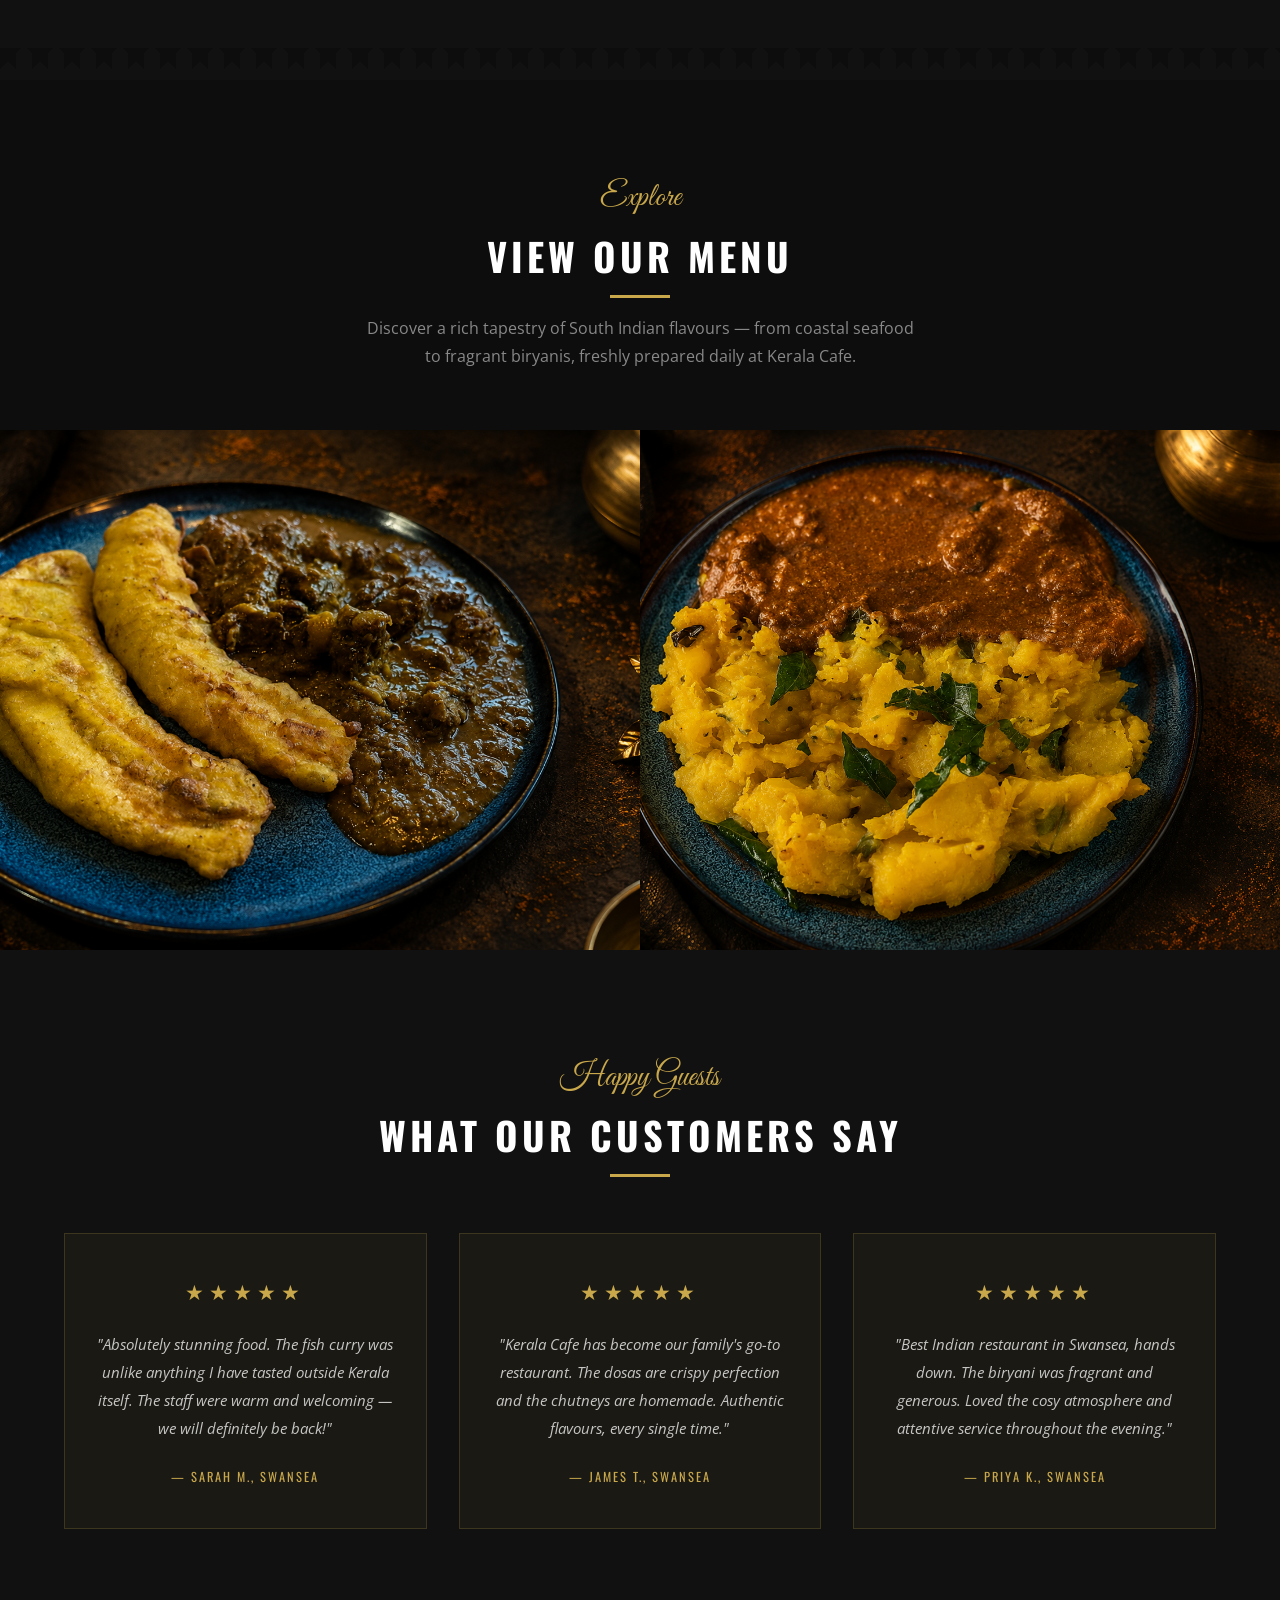
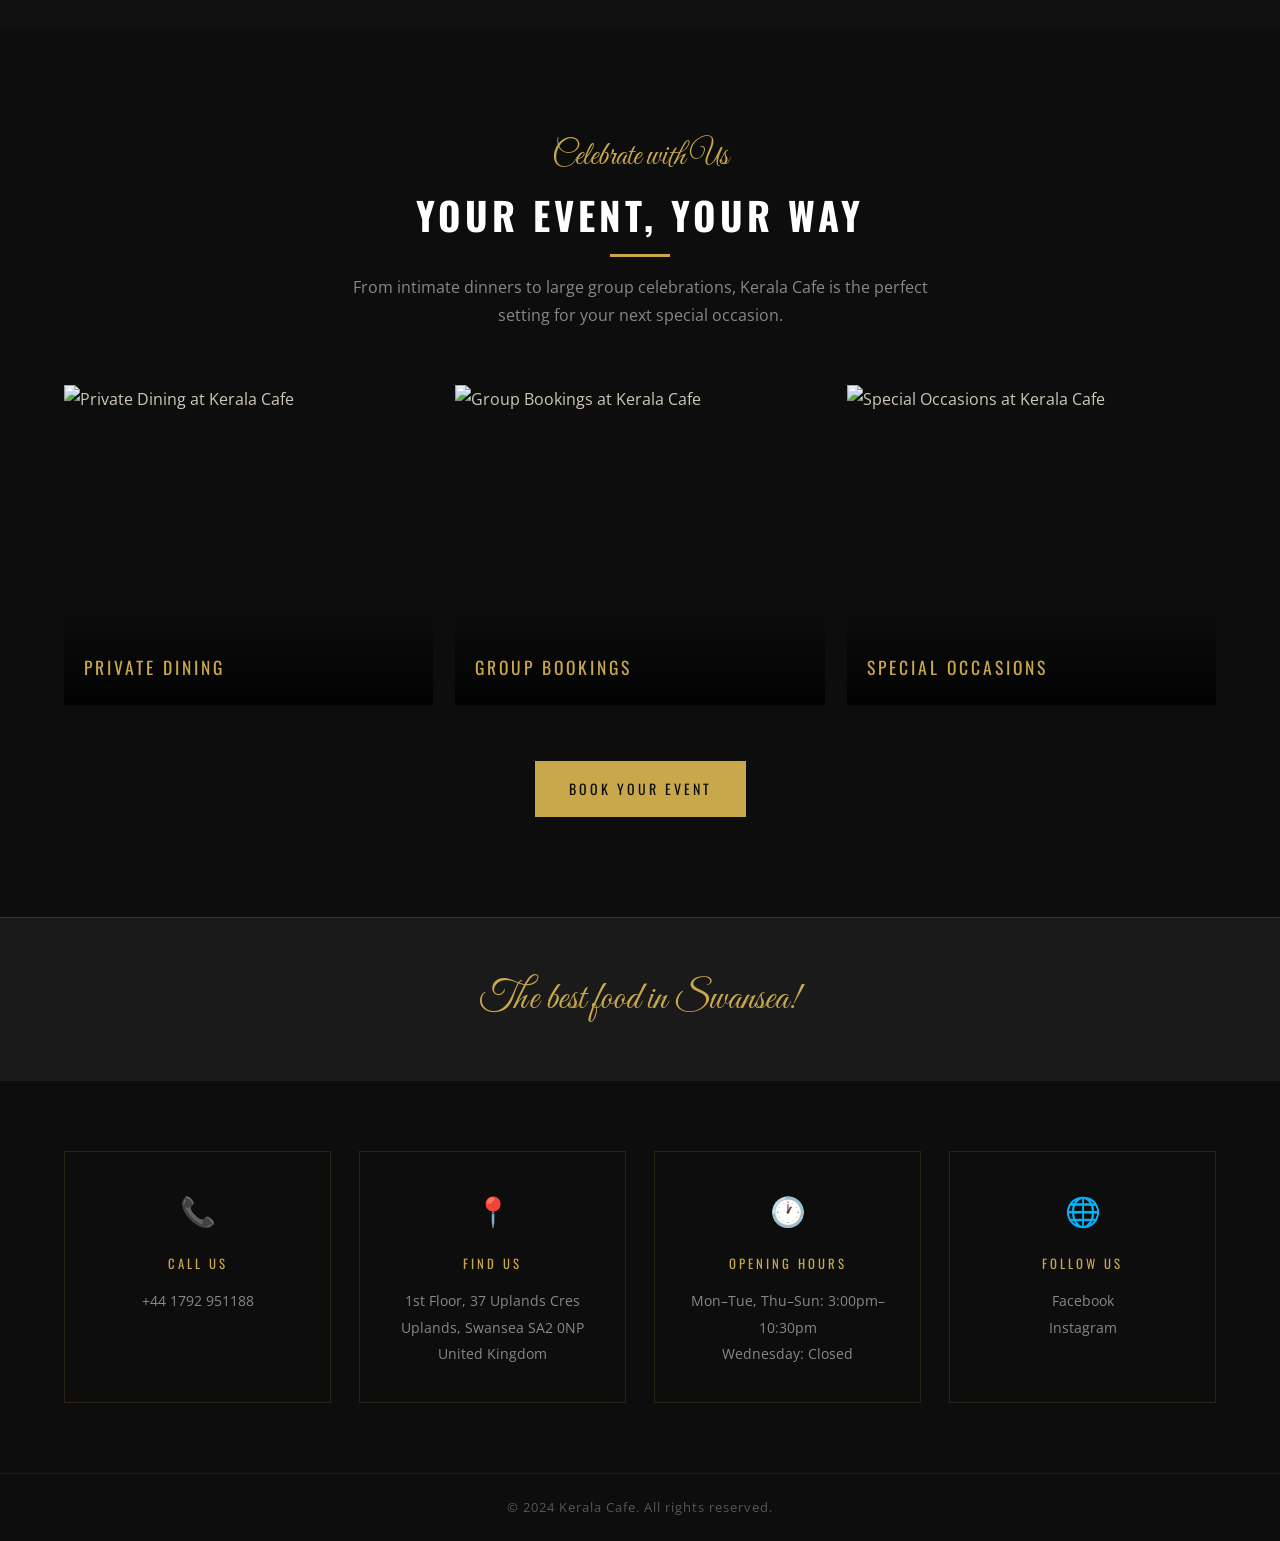
==== commit 3ed4e085: "Update hours, restrict reservations to opening times, block Wednesdays" ====
--- a/index.html
+++ b/index.html
@@ -218,7 +218,7 @@
         <div class="footer-card">
           <div class="footer-card__icon">🕐</div>
           <h4>Opening Hours</h4>
-          <p>Mon, Thu–Sun: 3–10:30pm<br>Wed: 11am–9pm · Tue: Closed</p>
+          <p>Mon–Tue, Thu–Sun: 3:00pm–10:30pm<br>Wednesday: Closed</p>
         </div>
 
         <div class="footer-card">
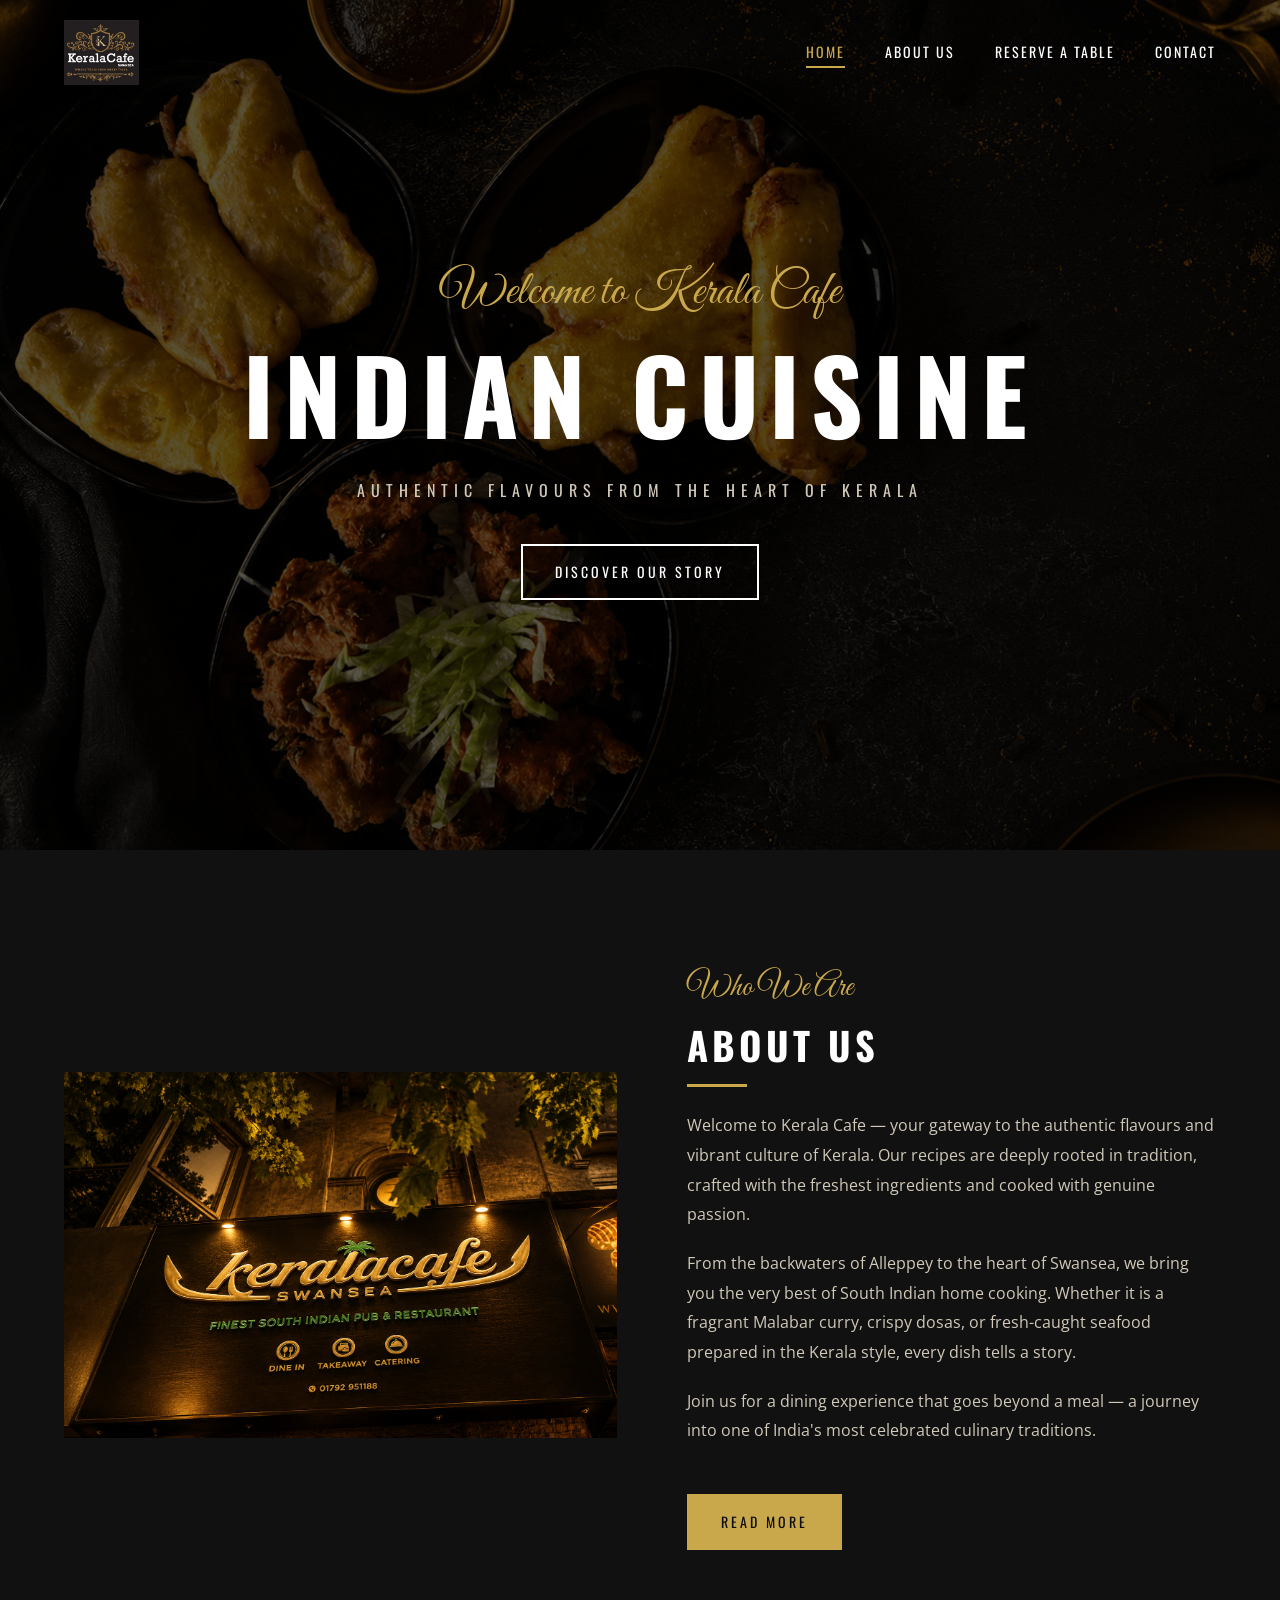
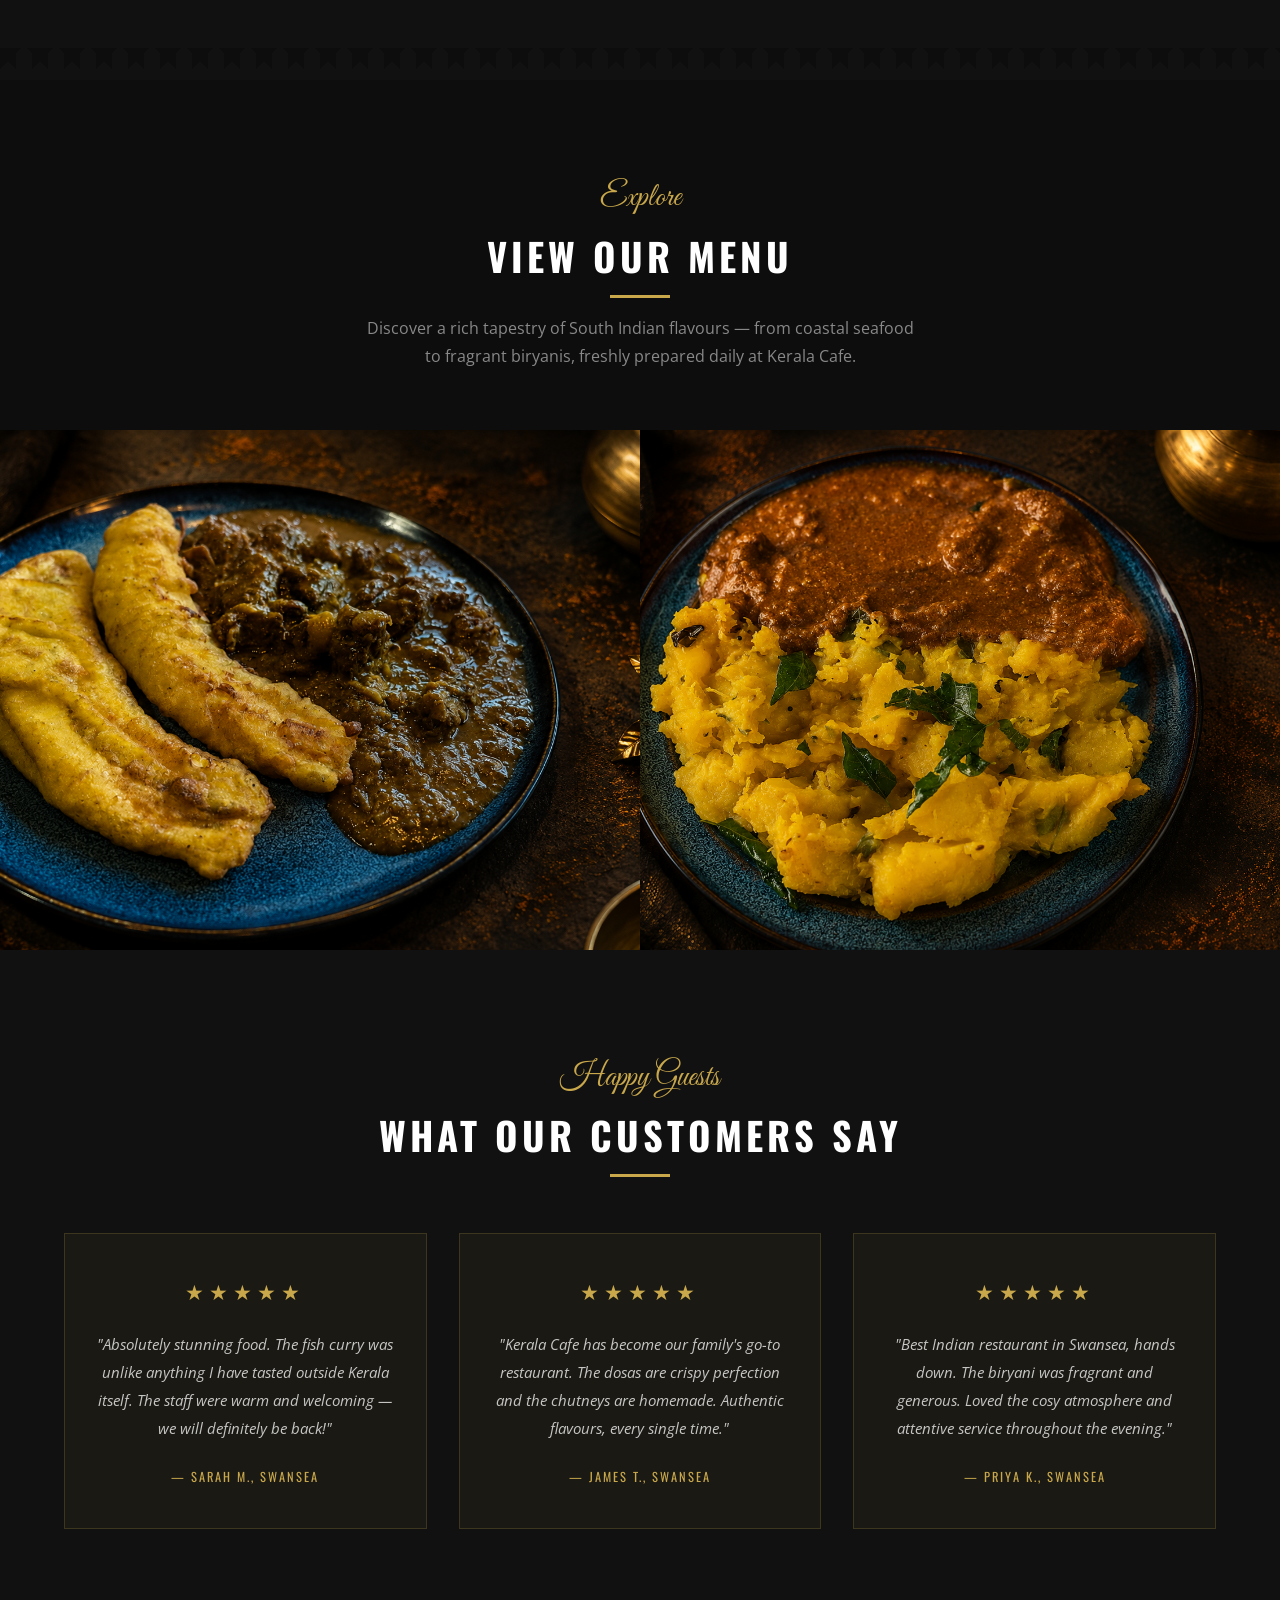
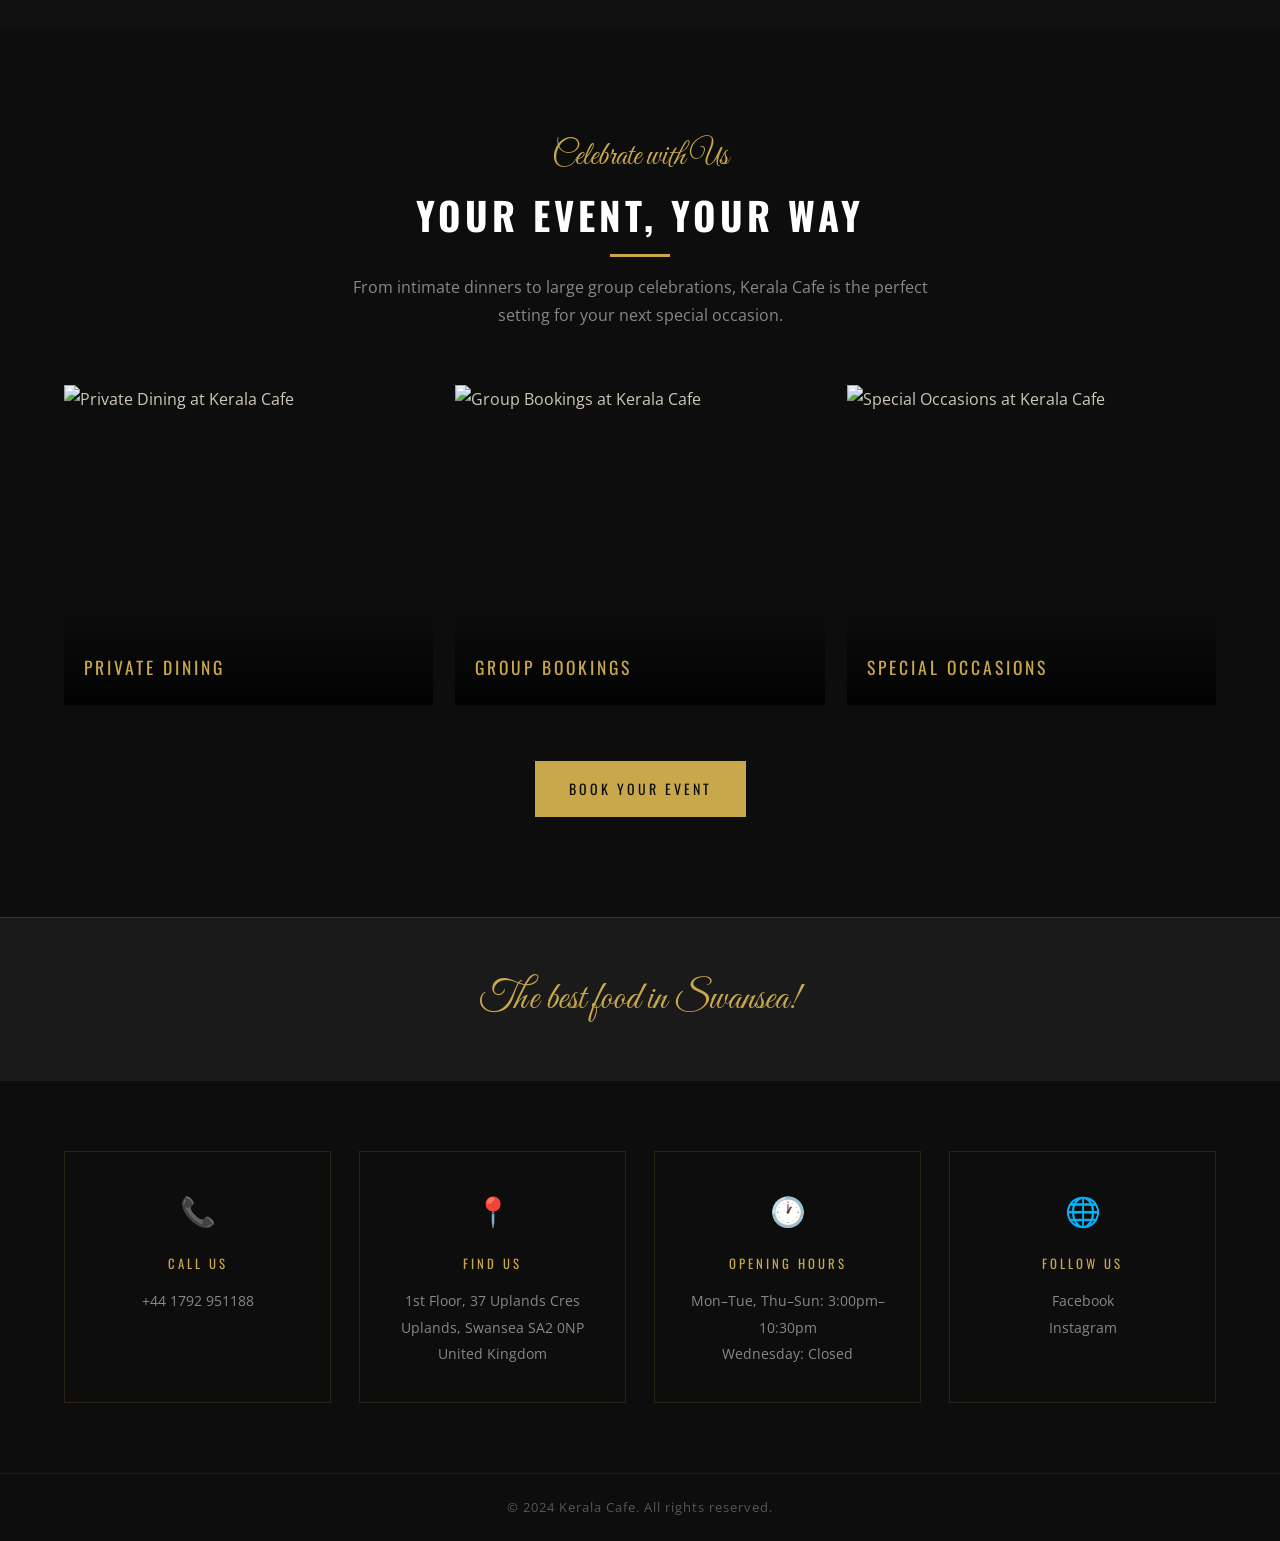
==== commit 80940000: "Use logo.jpeg in navbar across all pages" ====
--- a/index.html
+++ b/index.html
@@ -19,7 +19,7 @@
       <div class="container navbar__inner">
 
         <a href="index.html" class="navbar__logo">
-          <img src="images/logo.png" alt="Kerala Cafe" class="logo-img"
+          <img src="images/logo.jpeg" alt="Kerala Cafe" class="logo-img"
                onerror="this.style.display='none'; this.nextElementSibling.style.display='block';">
           <span class="logo-text" style="display:none;">Kerala<span> Cafe</span></span>
         </a>
